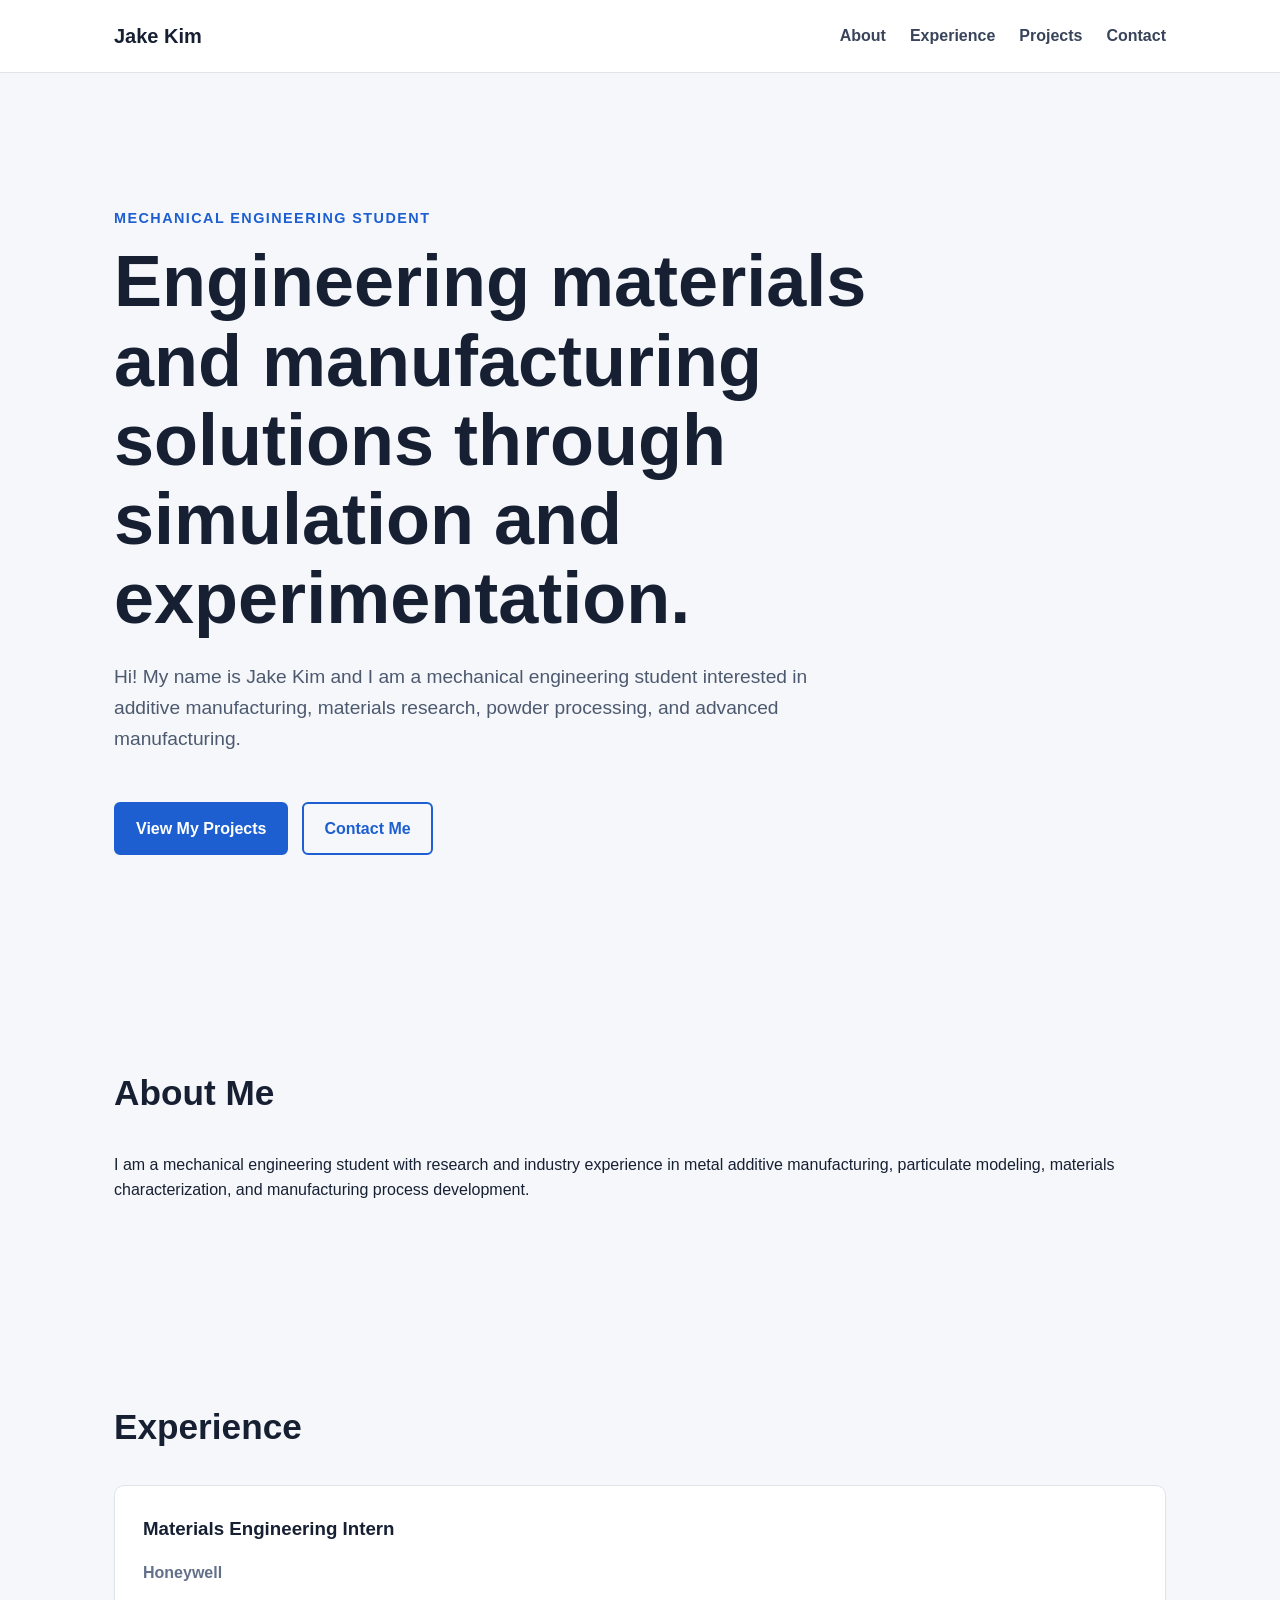
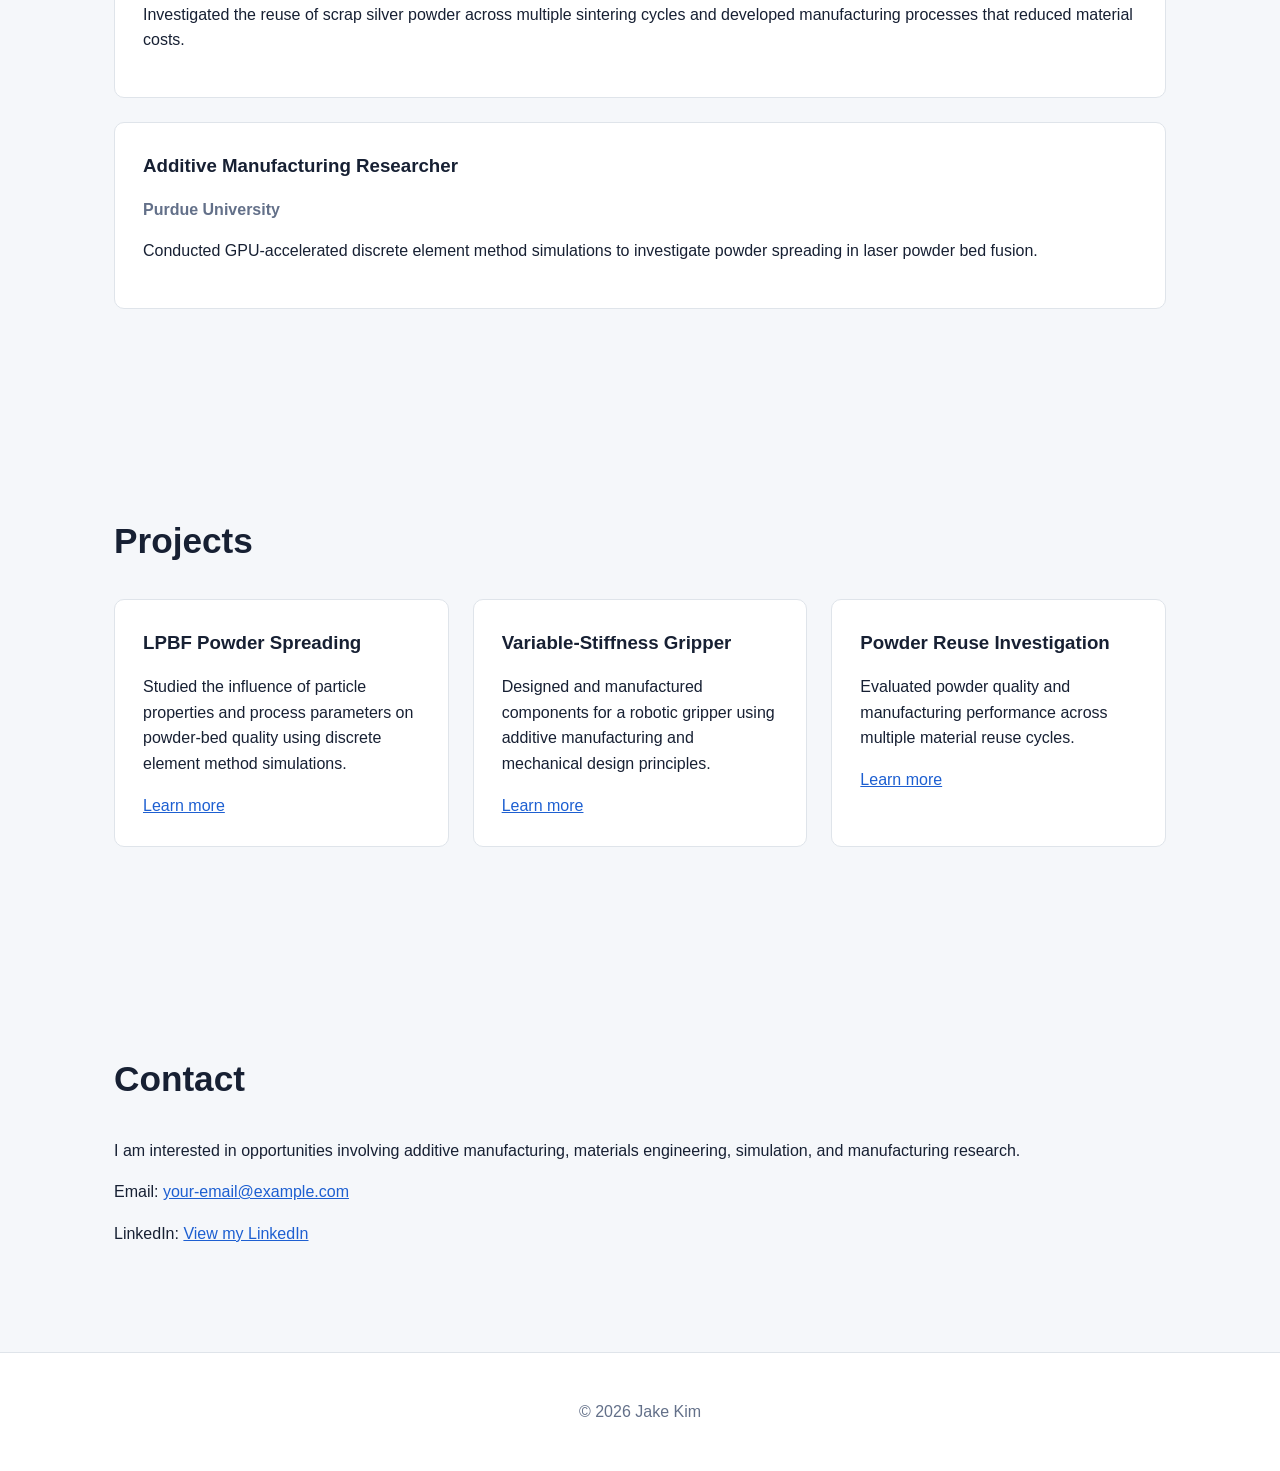
==== index.html @ a4d7814a "Update index.html" ====
<!DOCTYPE html>
<html lang="en">
<head>
    <meta charset="UTF-8">

    <meta
        name="viewport"
        content="width=device-width, initial-scale=1.0"
    >

    <title>Jake Kim | Engineering Portfolio</title>

    <link rel="stylesheet" href="style.css">
</head>

<body>
    <header>
        <nav class="navbar">
            <a class="logo" href="#home">Jake Kim</a>

            <div class="nav-links">
                <a href="#about">About</a>
                <a href="#experience">Experience</a>
                <a href="#projects">Projects</a>
                <a href="#contact">Contact</a>
            </div>
        </nav>
    </header>

    <main>
        <section id="home" class="hero">
            <p class="eyebrow">Mechanical Engineering Student</p>

            <h1>
                Engineering materials and manufacturing solutions
                through simulation and experimentation.
            </h1>

            <p class="hero-description">
                Hi! My name is Jake Kim and I am a mechanical engineering student interested in
                additive manufacturing, materials research, powder
                processing, and advanced manufacturing.
            </p>

            <div class="hero-buttons">
                <a class="button primary-button" href="#projects">
                    View My Projects
                </a>

                <a class="button secondary-button" href="#contact">
                    Contact Me
                </a>
            </div>
        </section>

        <section id="about" class="section">
            <h2>About Me</h2>

            <p>
                I am a mechanical engineering student with research
                and industry experience in metal additive manufacturing,
                particulate modeling, materials characterization, and
                manufacturing process development.
            </p>
        </section>

        <section id="experience" class="section">
            <h2>Experience</h2>

            <article class="card">
                <h3>Materials Engineering Intern</h3>
                <p class="card-subtitle">Honeywell</p>

                <p>
                    Investigated the reuse of scrap silver powder across
                    multiple sintering cycles and developed manufacturing
                    processes that reduced material costs.
                </p>
            </article>

            <article class="card">
                <h3>Additive Manufacturing Researcher</h3>
                <p class="card-subtitle">Purdue University</p>

                <p>
                    Conducted GPU-accelerated discrete element method
                    simulations to investigate powder spreading in laser
                    powder bed fusion.
                </p>
            </article>
        </section>

        <section id="projects" class="section">
            <h2>Projects</h2>

            <div class="card-grid">
                <article class="card">
                    <h3>LPBF Powder Spreading</h3>

                    <p>
                        Studied the influence of particle properties and
                        process parameters on powder-bed quality using
                        discrete element method simulations.
                    </p>

                    <a href="#">Learn more</a>
                </article>

                <article class="card">
                    <h3>Variable-Stiffness Gripper</h3>

                    <p>
                        Designed and manufactured components for a
                        robotic gripper using additive manufacturing
                        and mechanical design principles.
                    </p>

                    <a href="#">Learn more</a>
                </article>

                <article class="card">
                    <h3>Powder Reuse Investigation</h3>

                    <p>
                        Evaluated powder quality and manufacturing
                        performance across multiple material reuse cycles.
                    </p>

                    <a href="#">Learn more</a>
                </article>
            </div>
        </section>

        <section id="contact" class="section">
            <h2>Contact</h2>

            <p>
                I am interested in opportunities involving additive
                manufacturing, materials engineering, simulation,
                and manufacturing research.
            </p>

            <p>
                Email:
                <a href="mailto:your-email@example.com">
                    your-email@example.com
                </a>
            </p>

            <p>
                LinkedIn:
                <a
                    href="https://www.linkedin.com/in/jake-kim-5ab23924b/"
                    target="_blank"
                    rel="noopener noreferrer"
                >
                    View my LinkedIn
                </a>
            </p>
        </section>
    </main>

    <footer>
        <p>© 2026 Jake Kim</p>
    </footer>
</body>
</html>
---- style.css ----
/* ------------------------------
   General settings
------------------------------ */

* {
    box-sizing: border-box;
}

html {
    scroll-behavior: smooth;
}

body {
    margin: 0;
    font-family: Arial, Helvetica, sans-serif;
    line-height: 1.6;
    color: #172033;
    background-color: #f5f7fa;
}

a {
    color: #1d5fd1;
}

a:hover {
    color: #123d88;
}

/* ------------------------------
   Navigation
------------------------------ */

header {
    background-color: #ffffff;
    border-bottom: 1px solid #dfe4ea;
    position: sticky;
    top: 0;
}

.navbar {
    max-width: 1100px;
    min-height: 72px;
    margin: 0 auto;
    padding: 0 24px;

    display: flex;
    align-items: center;
    justify-content: space-between;
}

.logo {
    color: #172033;
    font-size: 1.25rem;
    font-weight: bold;
    text-decoration: none;
}

.nav-links {
    display: flex;
    gap: 24px;
}

.nav-links a {
    color: #39445a;
    font-weight: bold;
    text-decoration: none;
}

/* ------------------------------
   Main layout
------------------------------ */

main {
    width: 100%;
}

.hero,
.section {
    max-width: 1100px;
    margin: 0 auto;
    padding-left: 24px;
    padding-right: 24px;
}

.hero {
    min-height: 75vh;
    padding-top: 120px;
    padding-bottom: 120px;

    display: flex;
    flex-direction: column;
    justify-content: center;
}

.eyebrow {
    margin-bottom: 12px;
    color: #1d5fd1;
    font-size: 0.9rem;
    font-weight: bold;
    letter-spacing: 0.1em;
    text-transform: uppercase;
}

.hero h1 {
    max-width: 850px;
    margin: 0;
    font-size: clamp(2.4rem, 6vw, 4.5rem);
    line-height: 1.1;
}

.hero-description {
    max-width: 700px;
    margin-top: 24px;
    color: #4d596f;
    font-size: 1.2rem;
}

.hero-buttons {
    display: flex;
    flex-wrap: wrap;
    gap: 14px;
    margin-top: 28px;
}

.button {
    padding: 12px 20px;
    border: 2px solid #1d5fd1;
    border-radius: 6px;
    font-weight: bold;
    text-decoration: none;
}

.primary-button {
    color: #ffffff;
    background-color: #1d5fd1;
}

.primary-button:hover {
    color: #ffffff;
    background-color: #123d88;
    border-color: #123d88;
}

.secondary-button {
    color: #1d5fd1;
    background-color: transparent;
}

.section {
    padding-top: 90px;
    padding-bottom: 90px;
}

.section h2 {
    margin-top: 0;
    margin-bottom: 30px;
    font-size: 2.2rem;
}

/* ------------------------------
   Cards
------------------------------ */

.card-grid {
    display: grid;
    grid-template-columns: repeat(3, 1fr);
    gap: 24px;
}

.card {
    margin-bottom: 24px;
    padding: 28px;
    background-color: #ffffff;
    border: 1px solid #dfe4ea;
    border-radius: 10px;
}

.card h3 {
    margin-top: 0;
    margin-bottom: 8px;
}

.card-subtitle {
    color: #637089;
    font-weight: bold;
}

/* ------------------------------
   Footer
------------------------------ */

footer {
    padding: 30px 24px;
    color: #637089;
    text-align: center;
    background-color: #ffffff;
    border-top: 1px solid #dfe4ea;
}

/* ------------------------------
   Mobile layout
------------------------------ */

@media (max-width: 750px) {
    .navbar {
        align-items: flex-start;
        flex-direction: column;
        gap: 12px;
        padding-top: 18px;
        padding-bottom: 18px;
    }

    .nav-links {
        flex-wrap: wrap;
        gap: 12px 18px;
    }

    .hero {
        min-height: auto;
        padding-top: 90px;
        padding-bottom: 90px;
    }

    .card-grid {
        grid-template-columns: 1fr;
    }
}
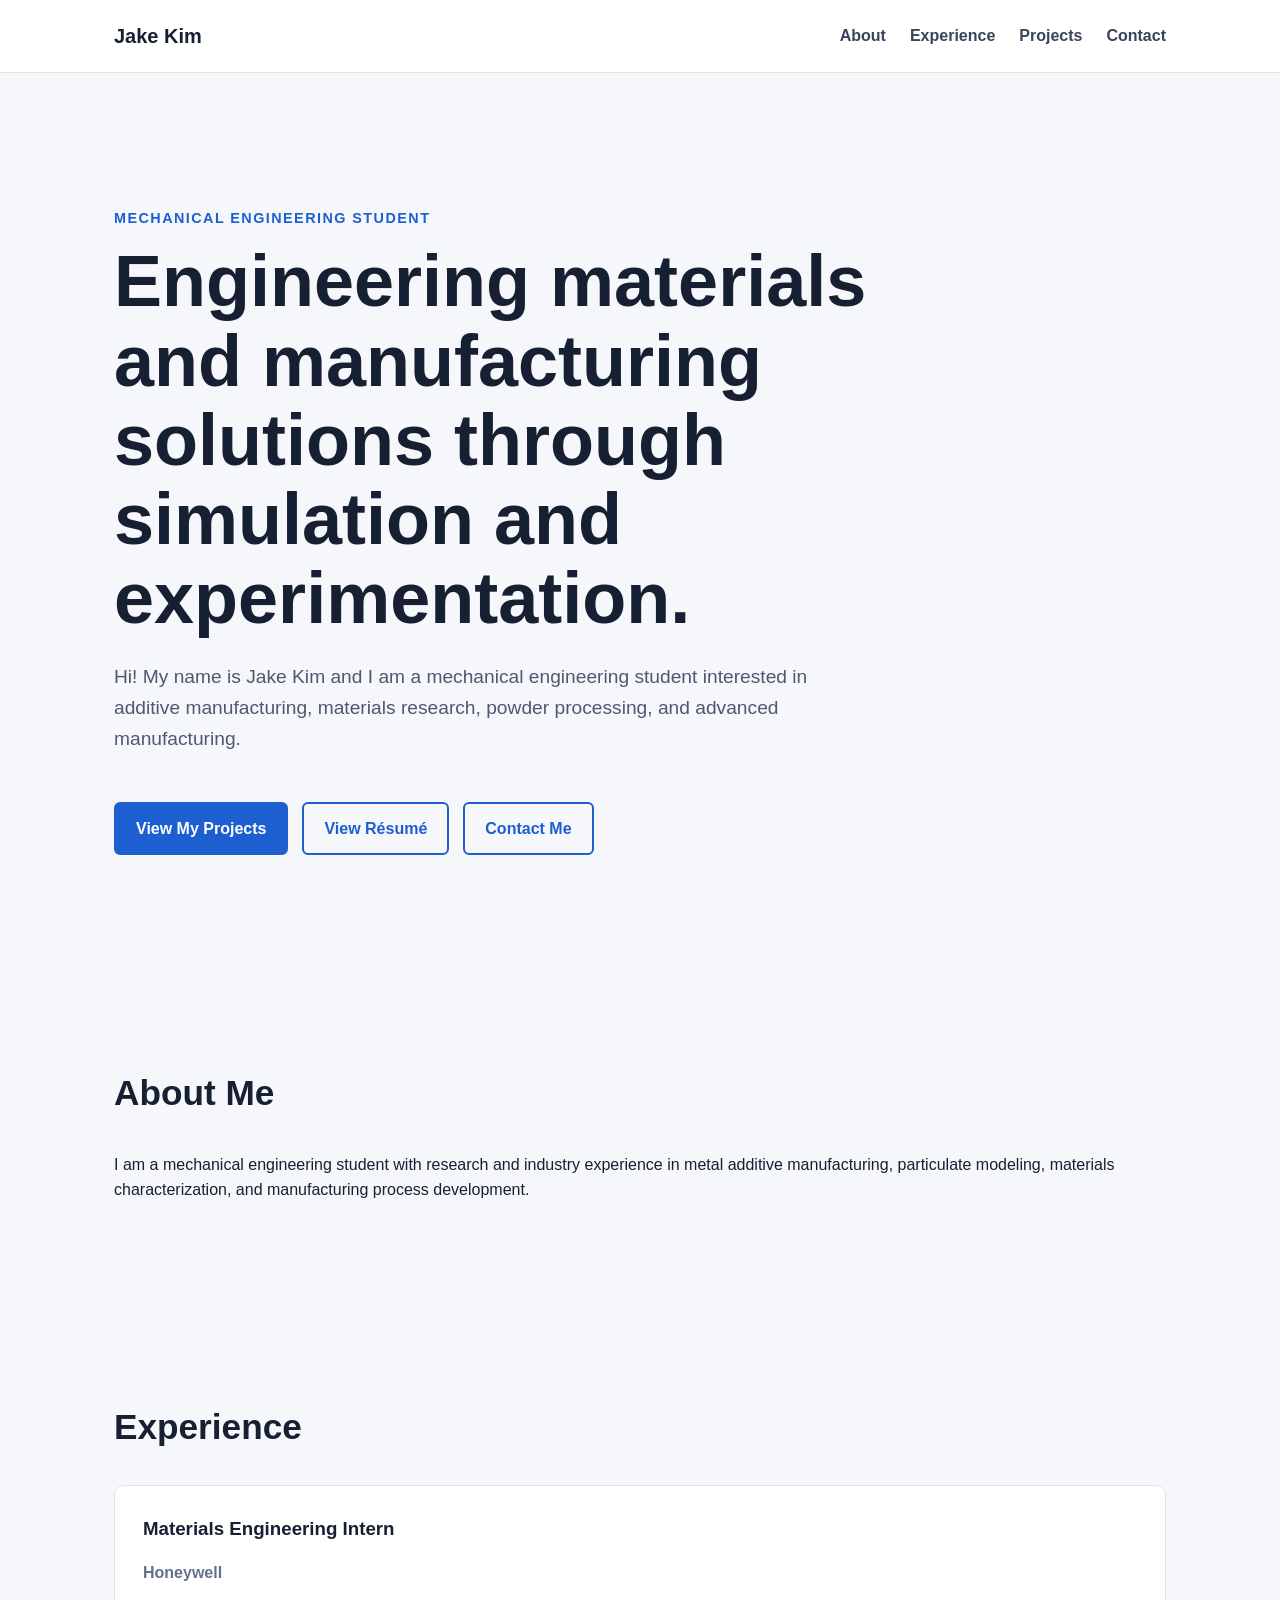
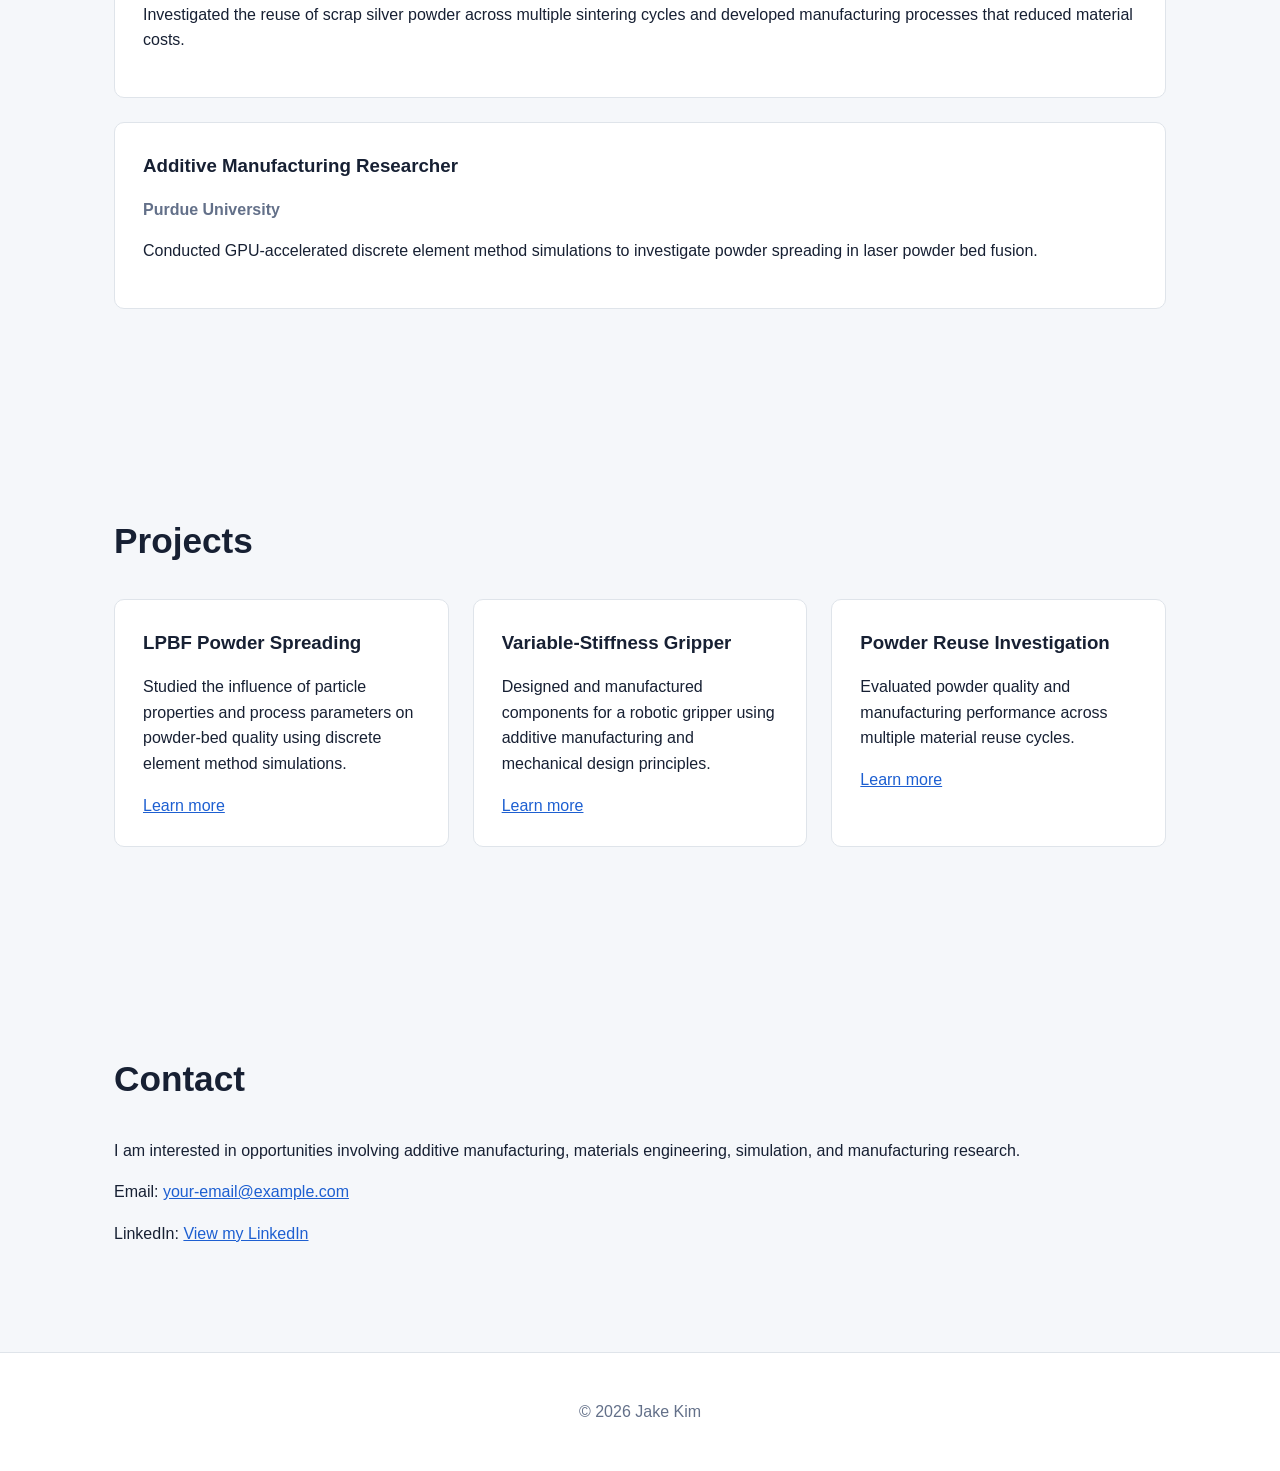
==== commit 3cb8fe8b: "Update index.html" ====
--- a/index.html
+++ b/index.html
@@ -43,14 +43,23 @@
             </p>
 
             <div class="hero-buttons">
-                <a class="button primary-button" href="#projects">
-                    View My Projects
-                </a>
+    <a class="button primary-button" href="#projects">
+        View My Projects
+    </a>
 
-                <a class="button secondary-button" href="#contact">
-                    Contact Me
-                </a>
-            </div>
+    <a
+        class="button secondary-button"
+        href="Jake-Kim-Resume.pdf"
+        target="_blank"
+        rel="noopener noreferrer"
+    >
+        View Résumé
+    </a>
+
+    <a class="button secondary-button" href="#contact">
+        Contact Me
+    </a>
+</div>
         </section>
 
         <section id="about" class="section">
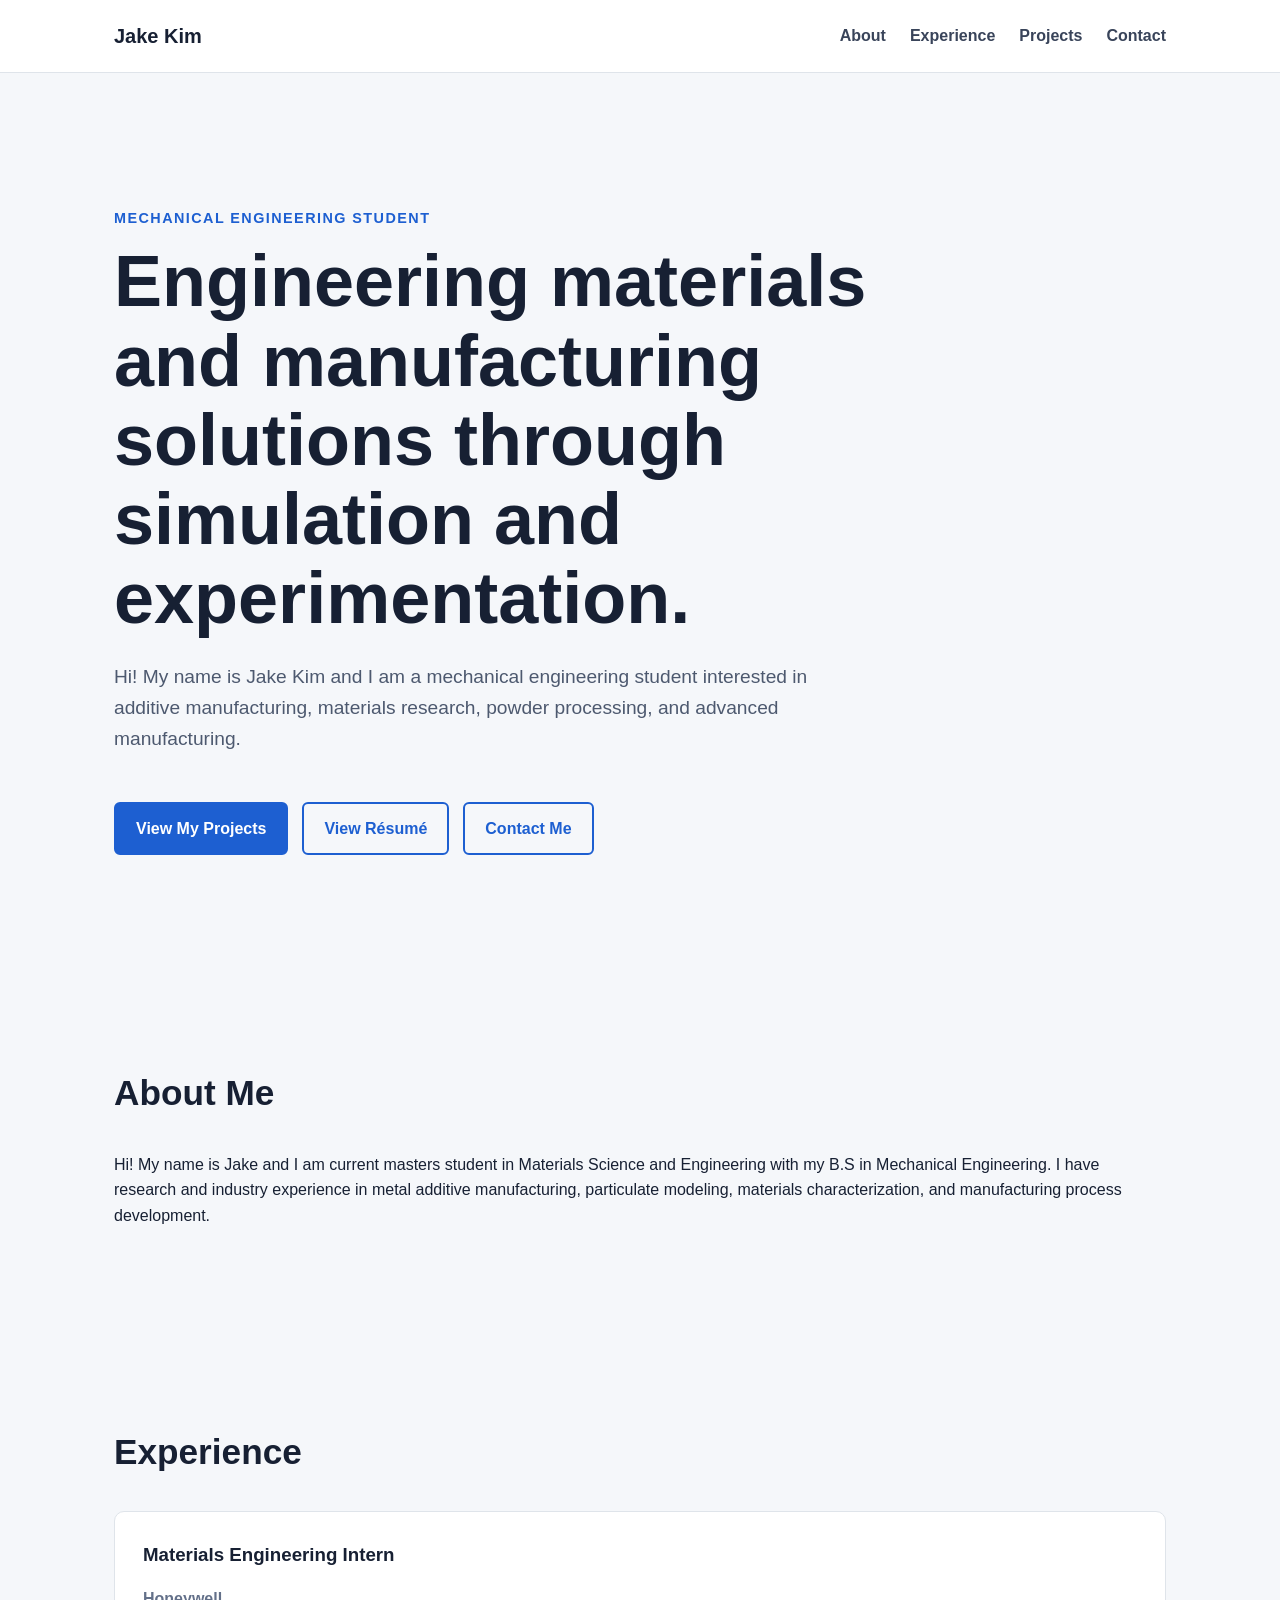
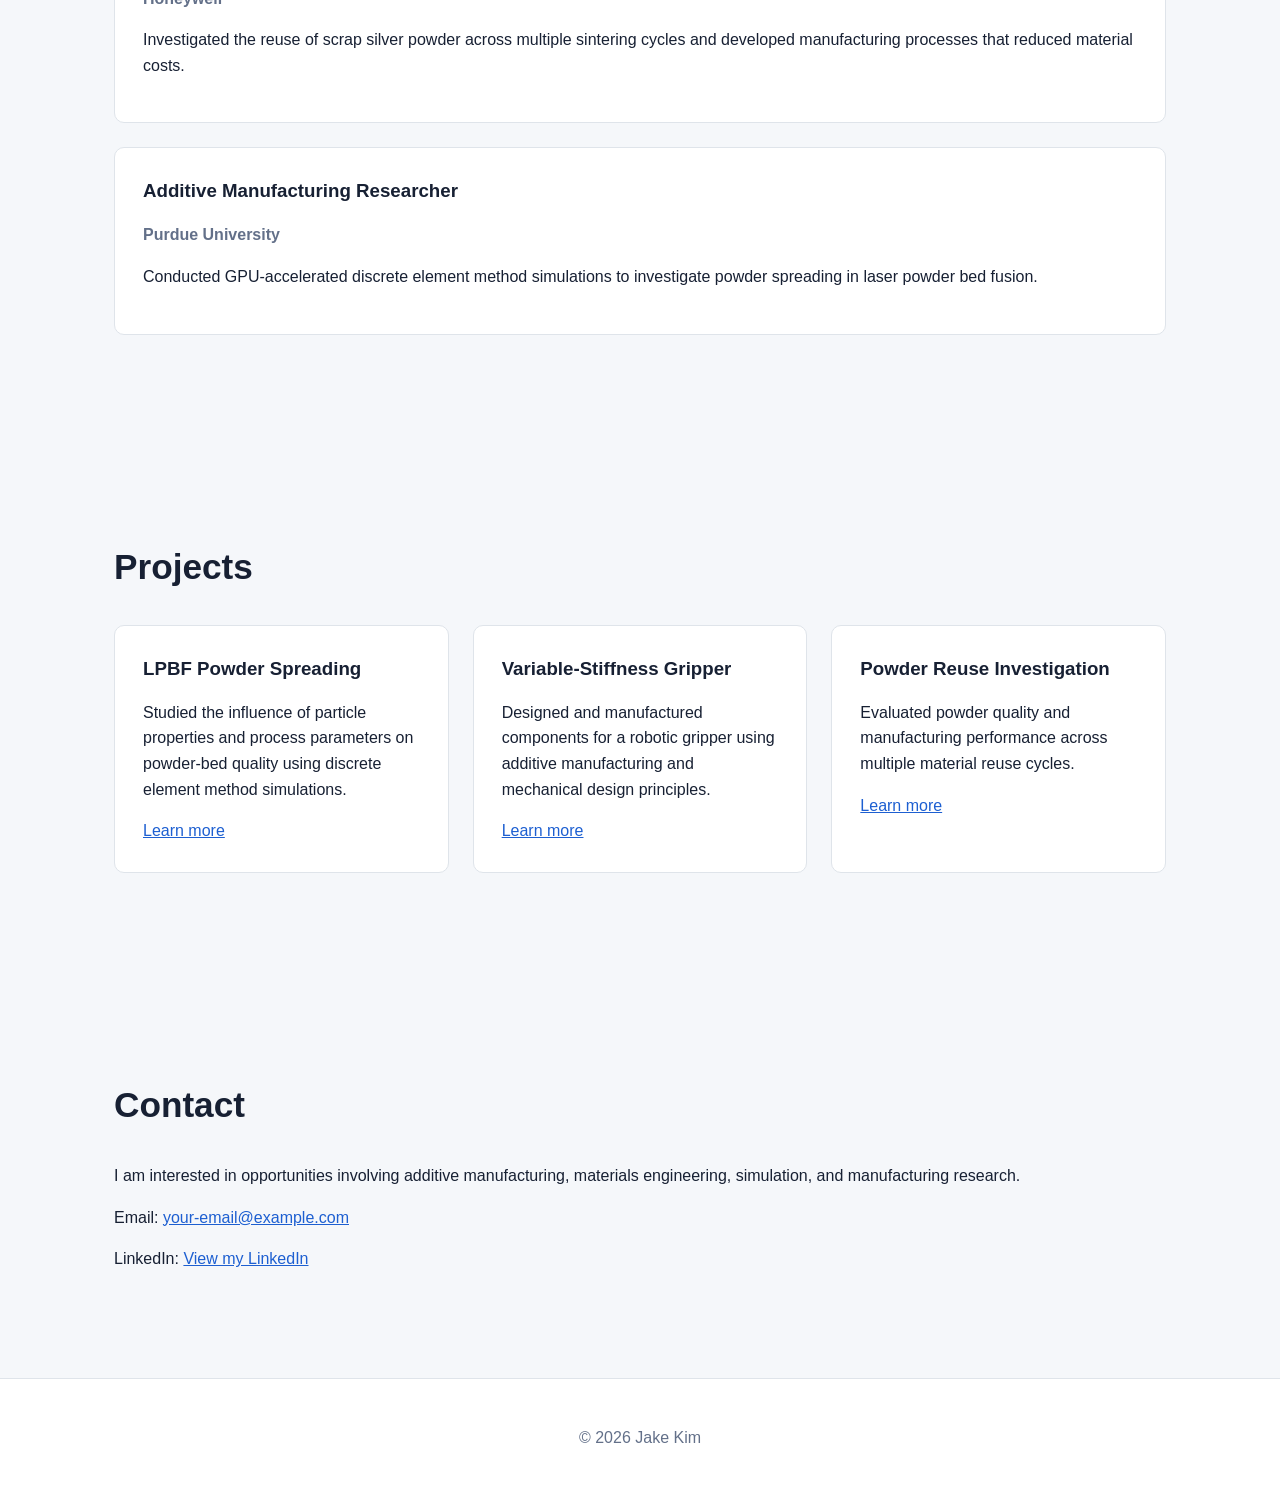
==== commit a527dcce: "Update index.html" ====
--- a/index.html
+++ b/index.html
@@ -66,7 +66,7 @@
             <h2>About Me</h2>
 
             <p>
-                I am a mechanical engineering student with research
+                Hi! My name is Jake and I am current masters student in Materials Science and Engineering with my B.S in Mechanical Engineering. I have research
                 and industry experience in metal additive manufacturing,
                 particulate modeling, materials characterization, and
                 manufacturing process development.
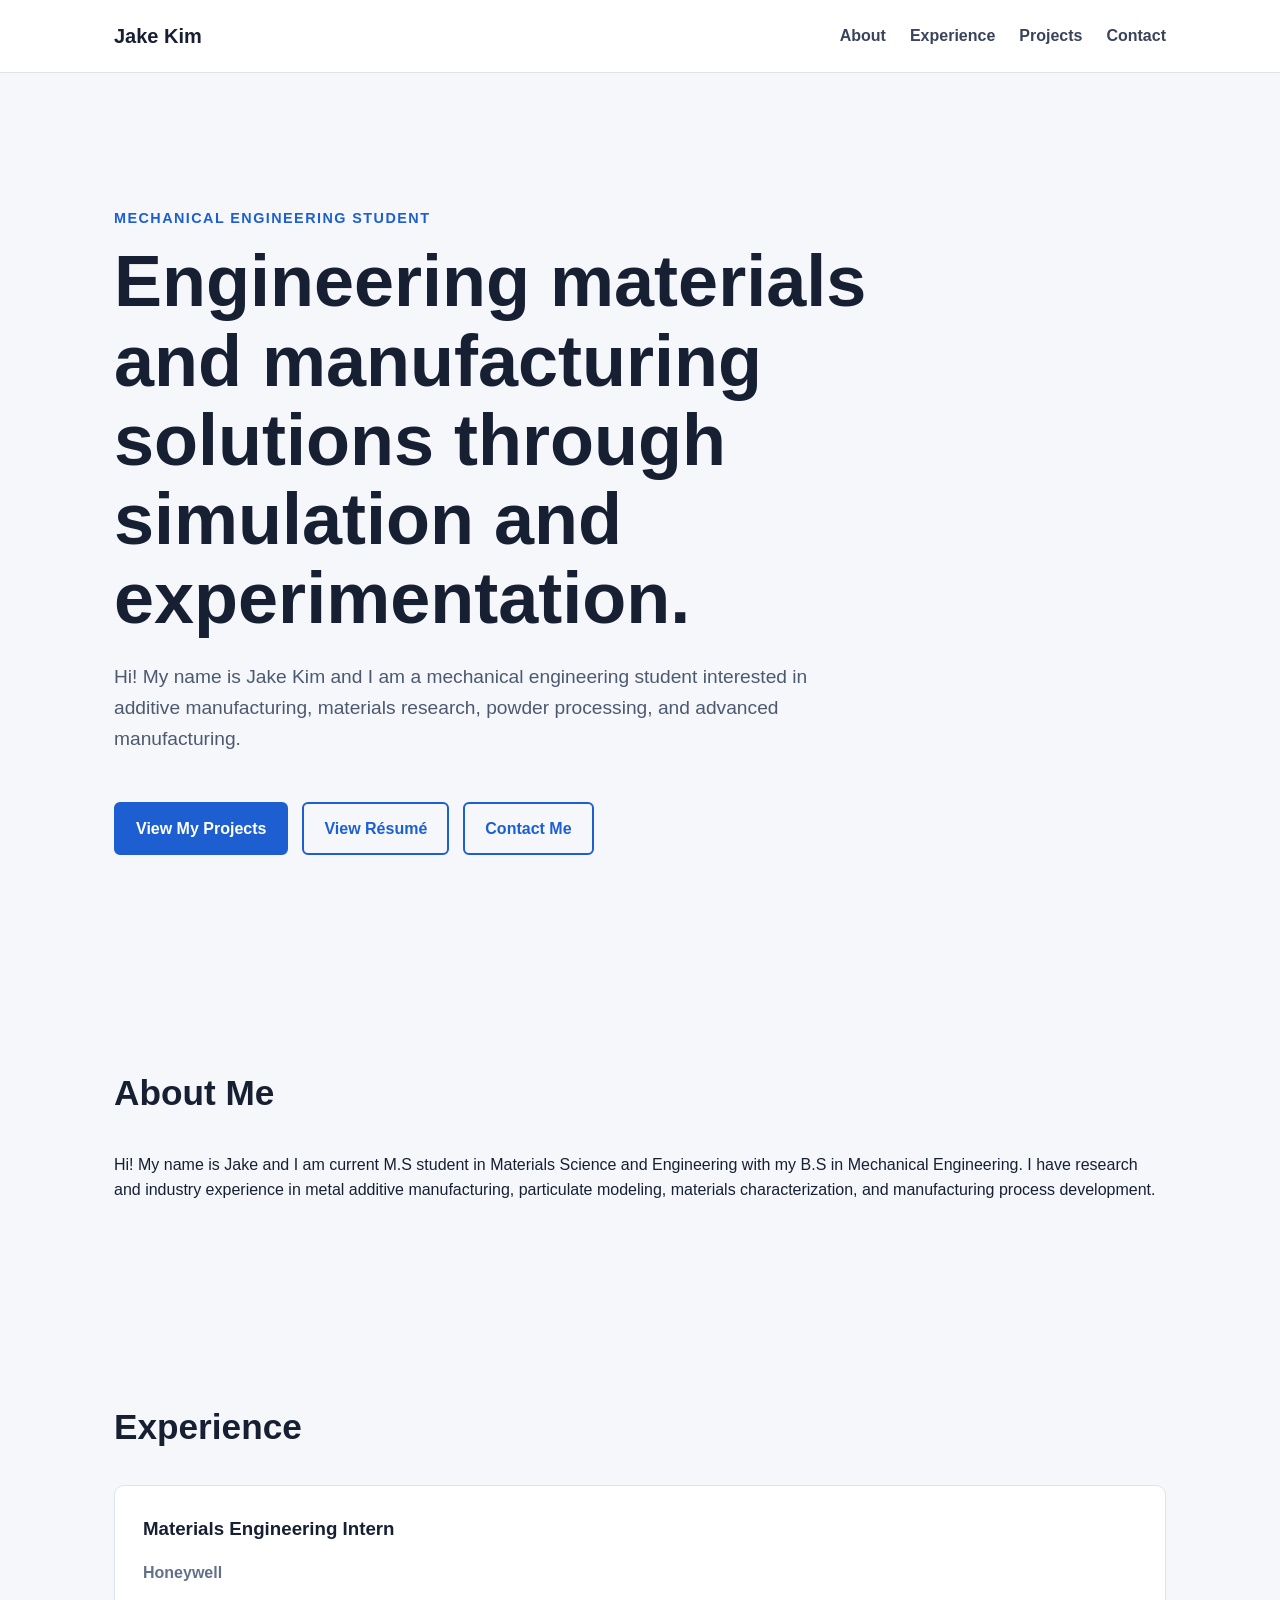
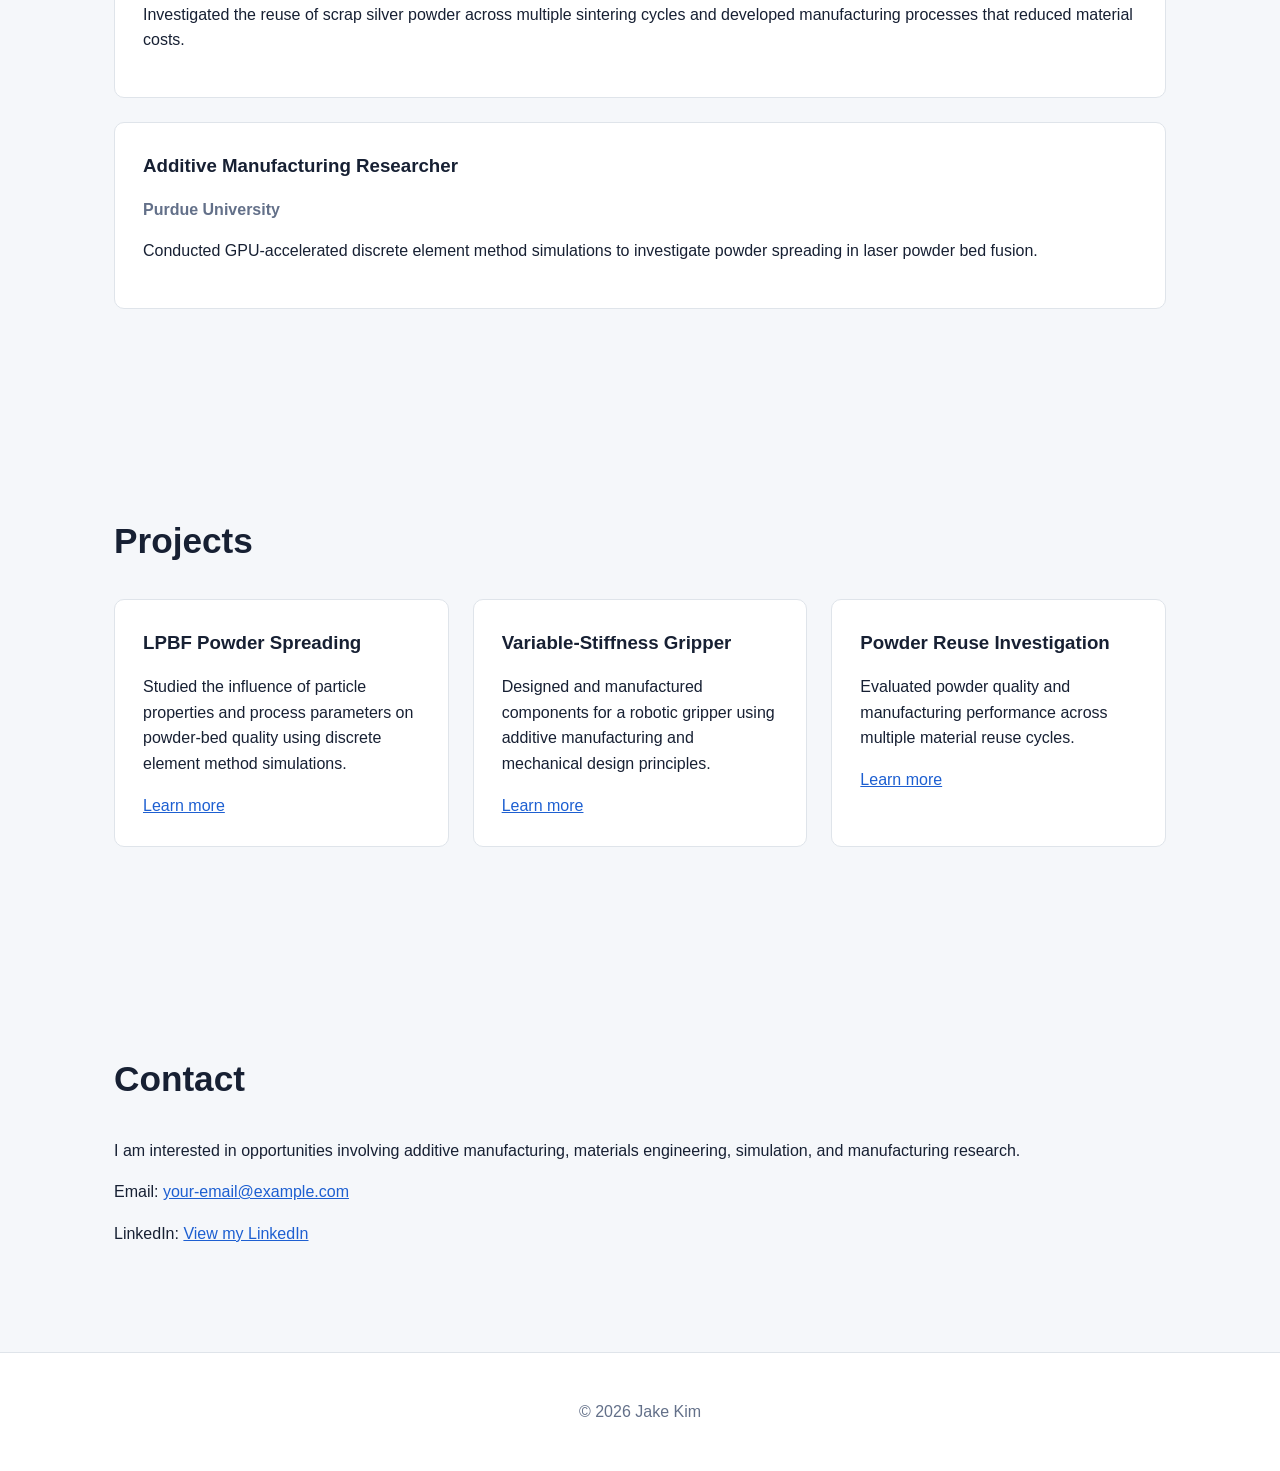
==== commit 9aff68bb: "Update index.html" ====
--- a/index.html
+++ b/index.html
@@ -66,7 +66,7 @@
             <h2>About Me</h2>
 
             <p>
-                Hi! My name is Jake and I am current masters student in Materials Science and Engineering with my B.S in Mechanical Engineering. I have research
+                Hi! My name is Jake and I am current M.S student in Materials Science and Engineering with my B.S in Mechanical Engineering. I have research
                 and industry experience in metal additive manufacturing,
                 particulate modeling, materials characterization, and
                 manufacturing process development.
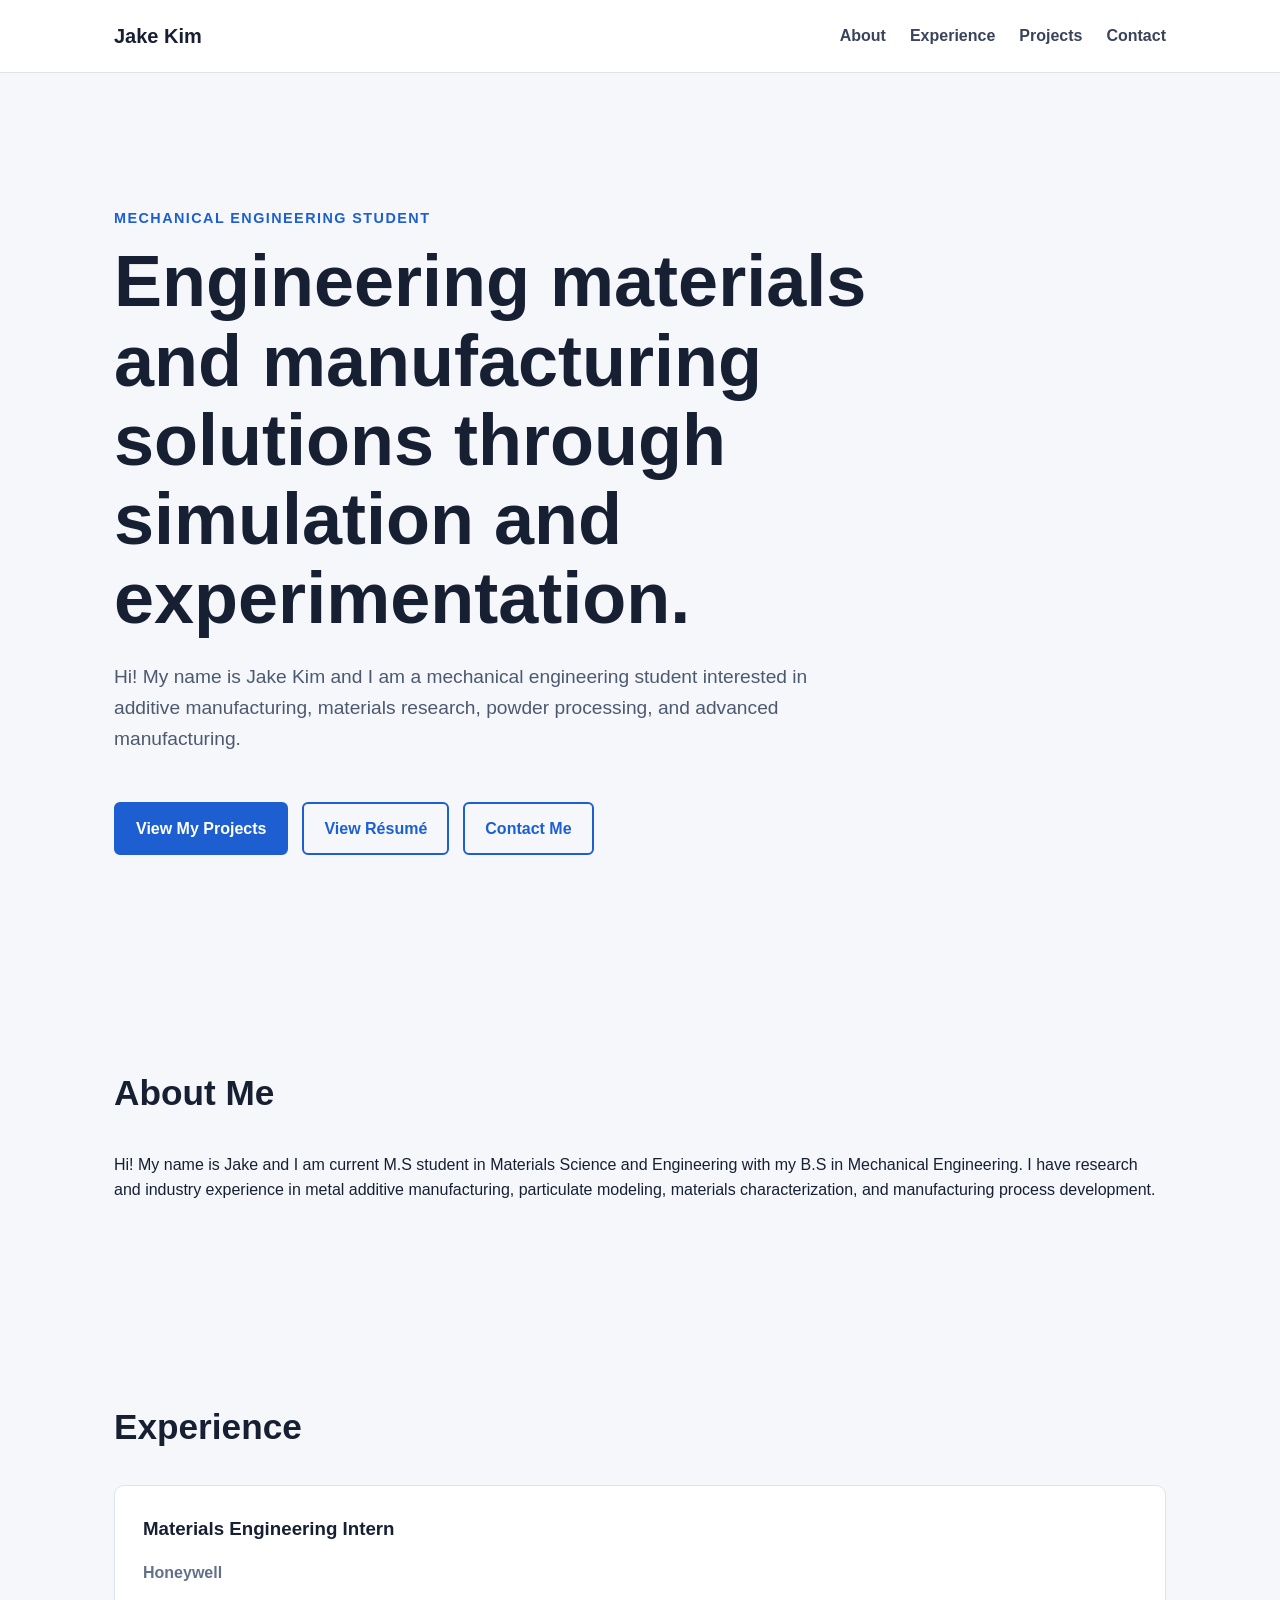
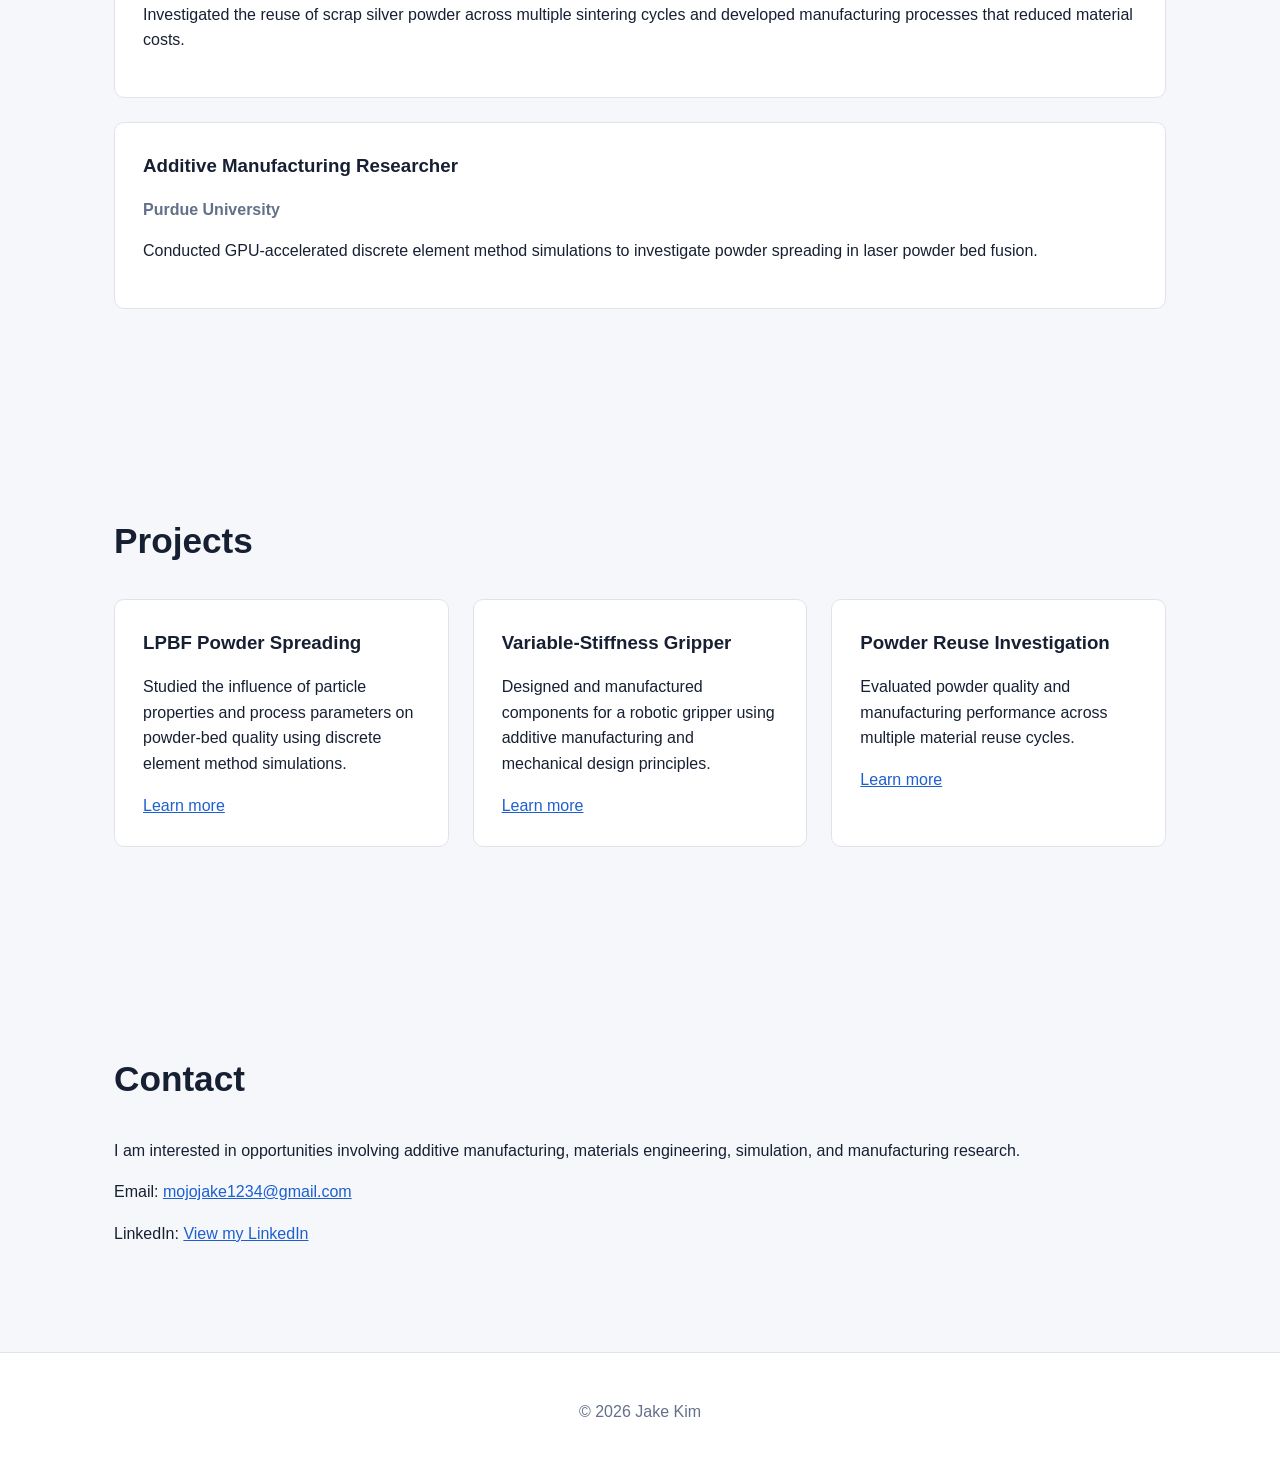
==== commit c77a0c9f: "Update index.html" ====
--- a/index.html
+++ b/index.html
@@ -152,7 +152,7 @@
             <p>
                 Email:
                 <a href="mailto:your-email@example.com">
-                    your-email@example.com
+                    mojojake1234@gmail.com
                 </a>
             </p>
 
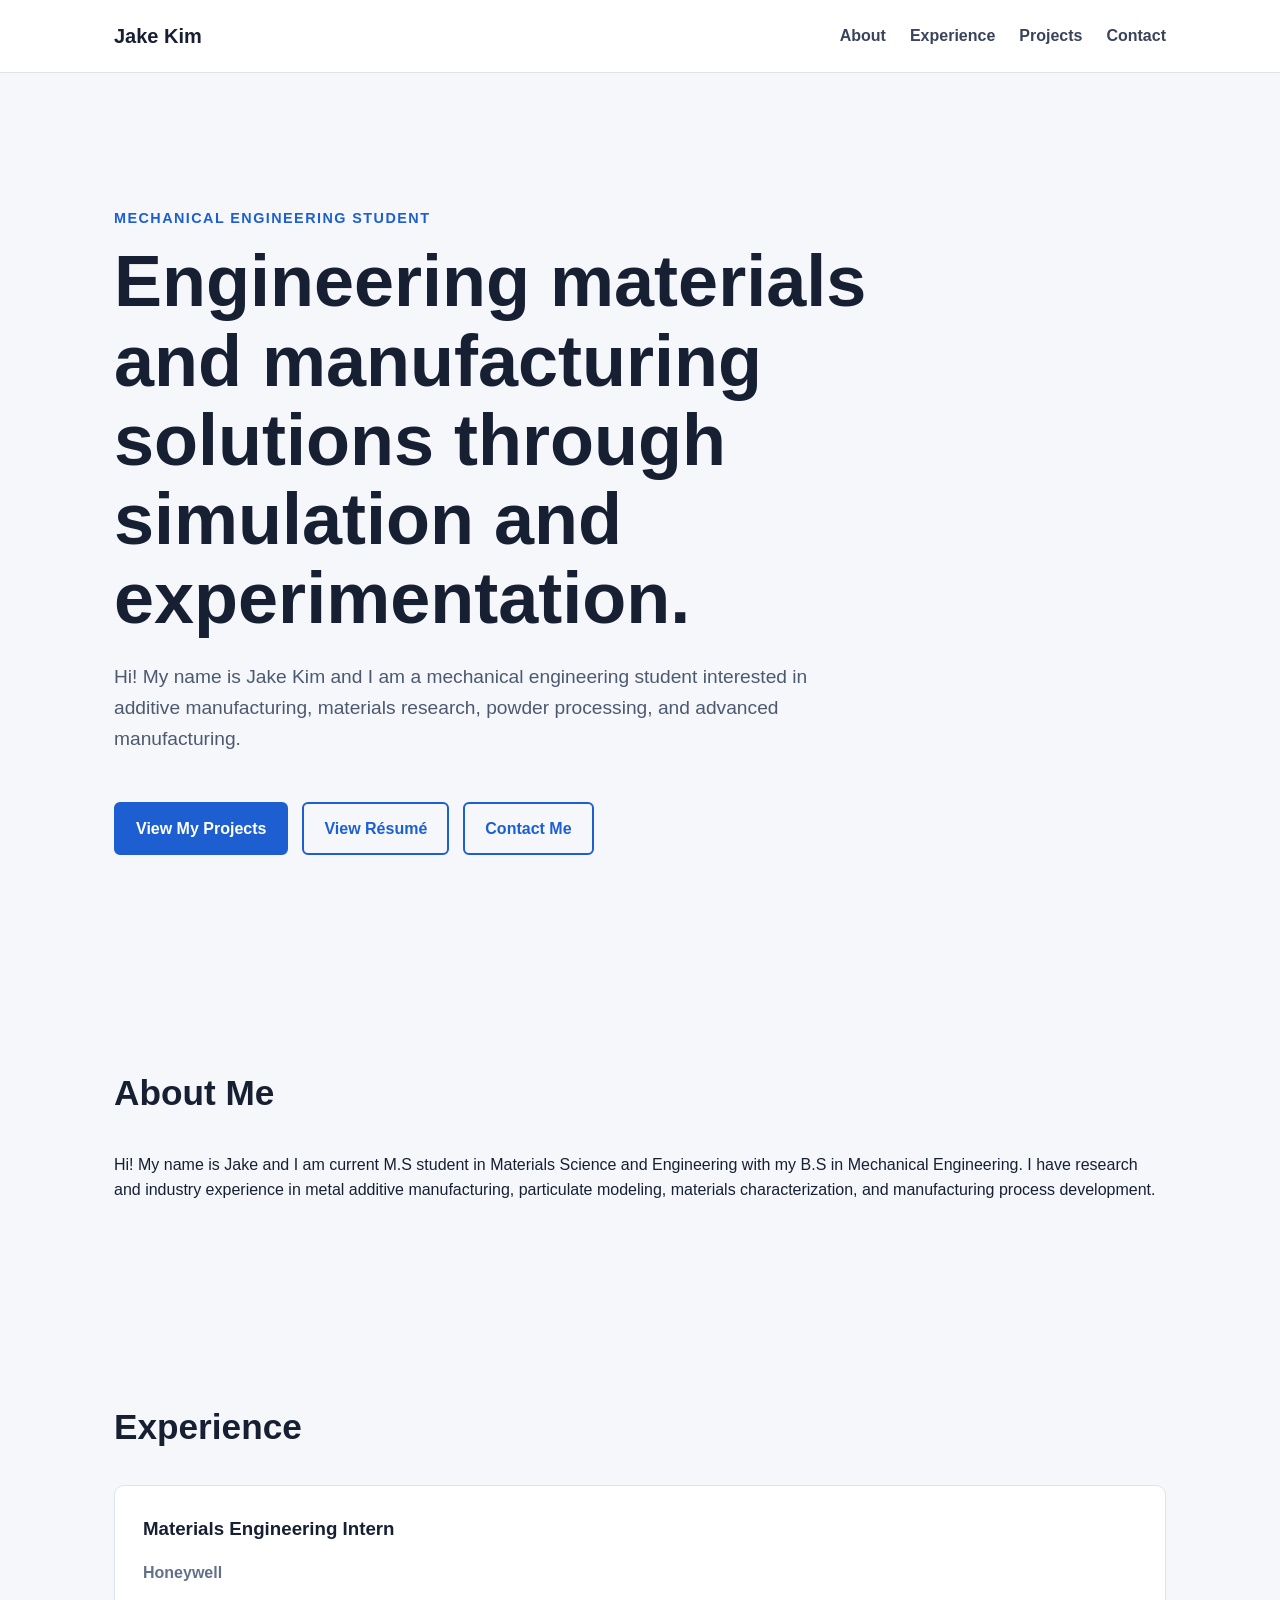
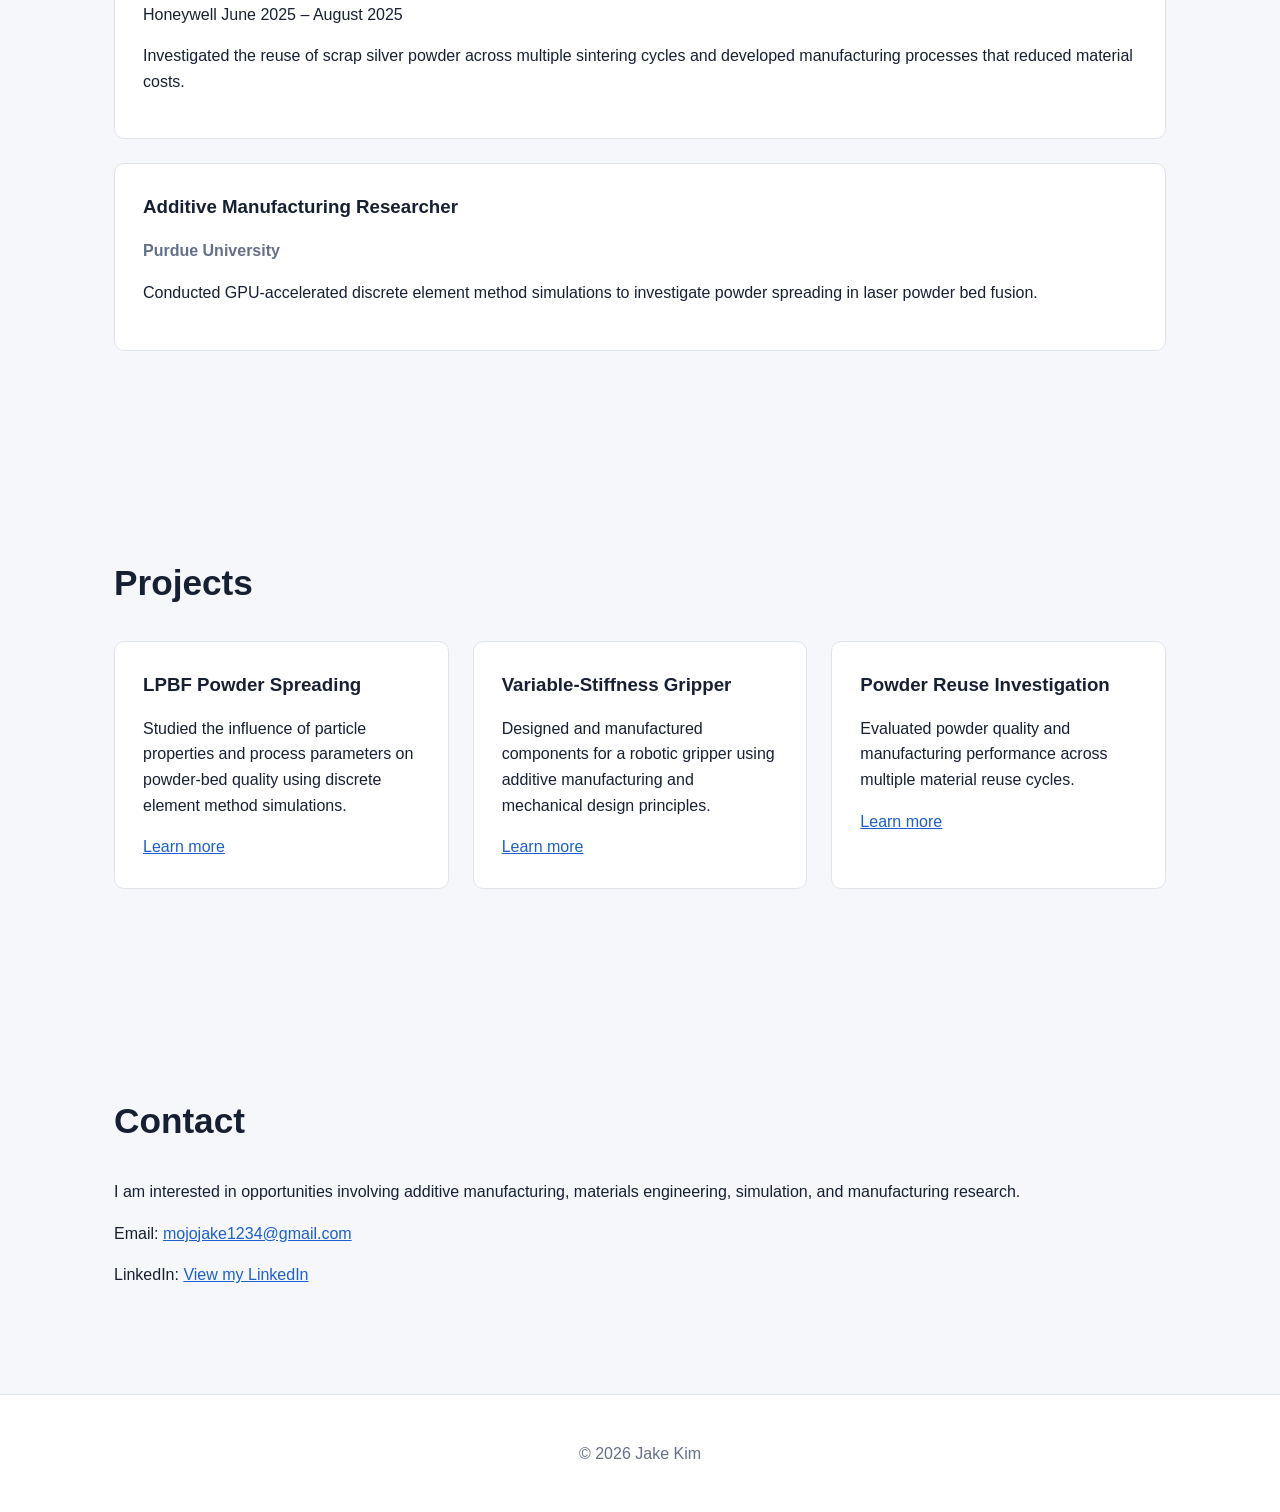
==== commit f684a402: "Update index.html" ====
--- a/index.html
+++ b/index.html
@@ -79,7 +79,10 @@
             <article class="card">
                 <h3>Materials Engineering Intern</h3>
                 <p class="card-subtitle">Honeywell</p>
-
+ <div class="experience-meta">
+        <span>Honeywell</span>
+        <span>June 2025 – August 2025</span>
+    </div>
                 <p>
                     Investigated the reuse of scrap silver powder across
                     multiple sintering cycles and developed manufacturing
@@ -112,7 +115,7 @@
                         discrete element method simulations.
                     </p>
 
-                    <a href="#">Learn more</a>
+                  <a href="lpbf-research.html"> Learn more </a>
                 </article>
 
                 <article class="card">
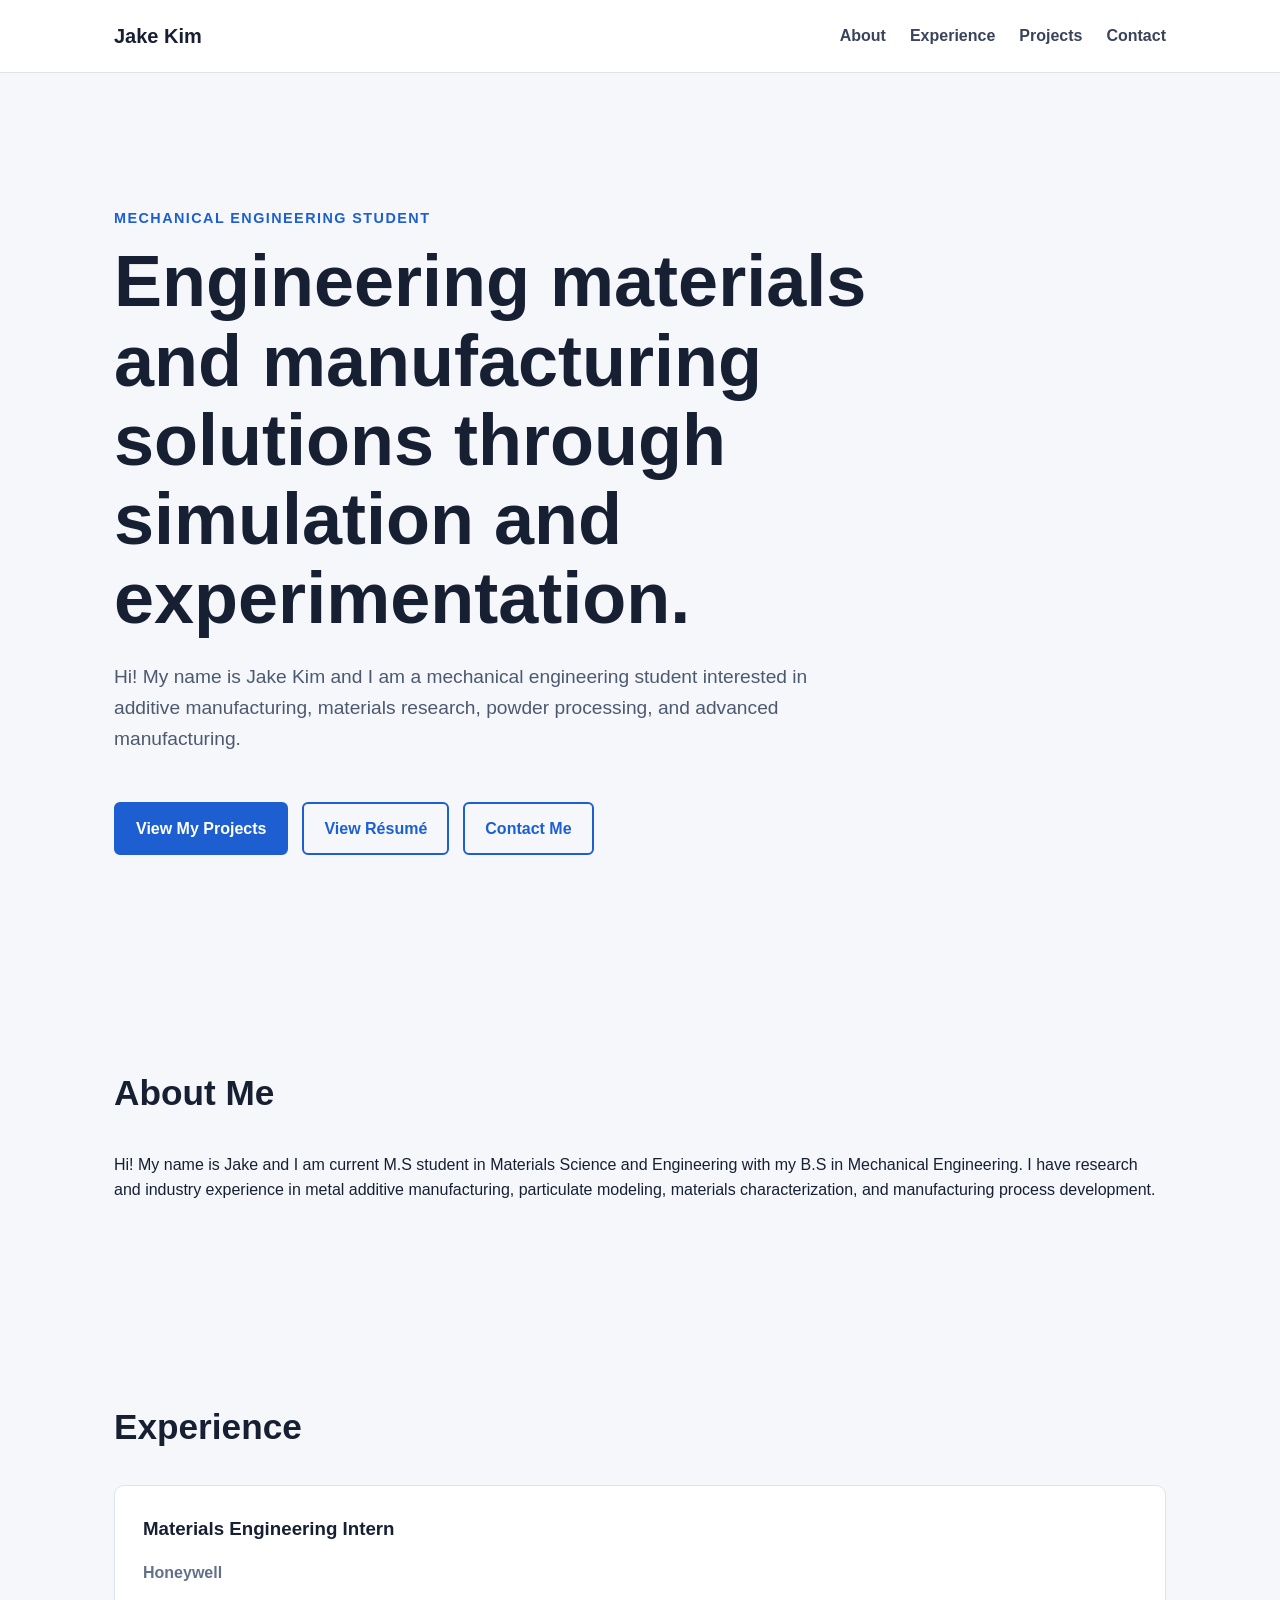
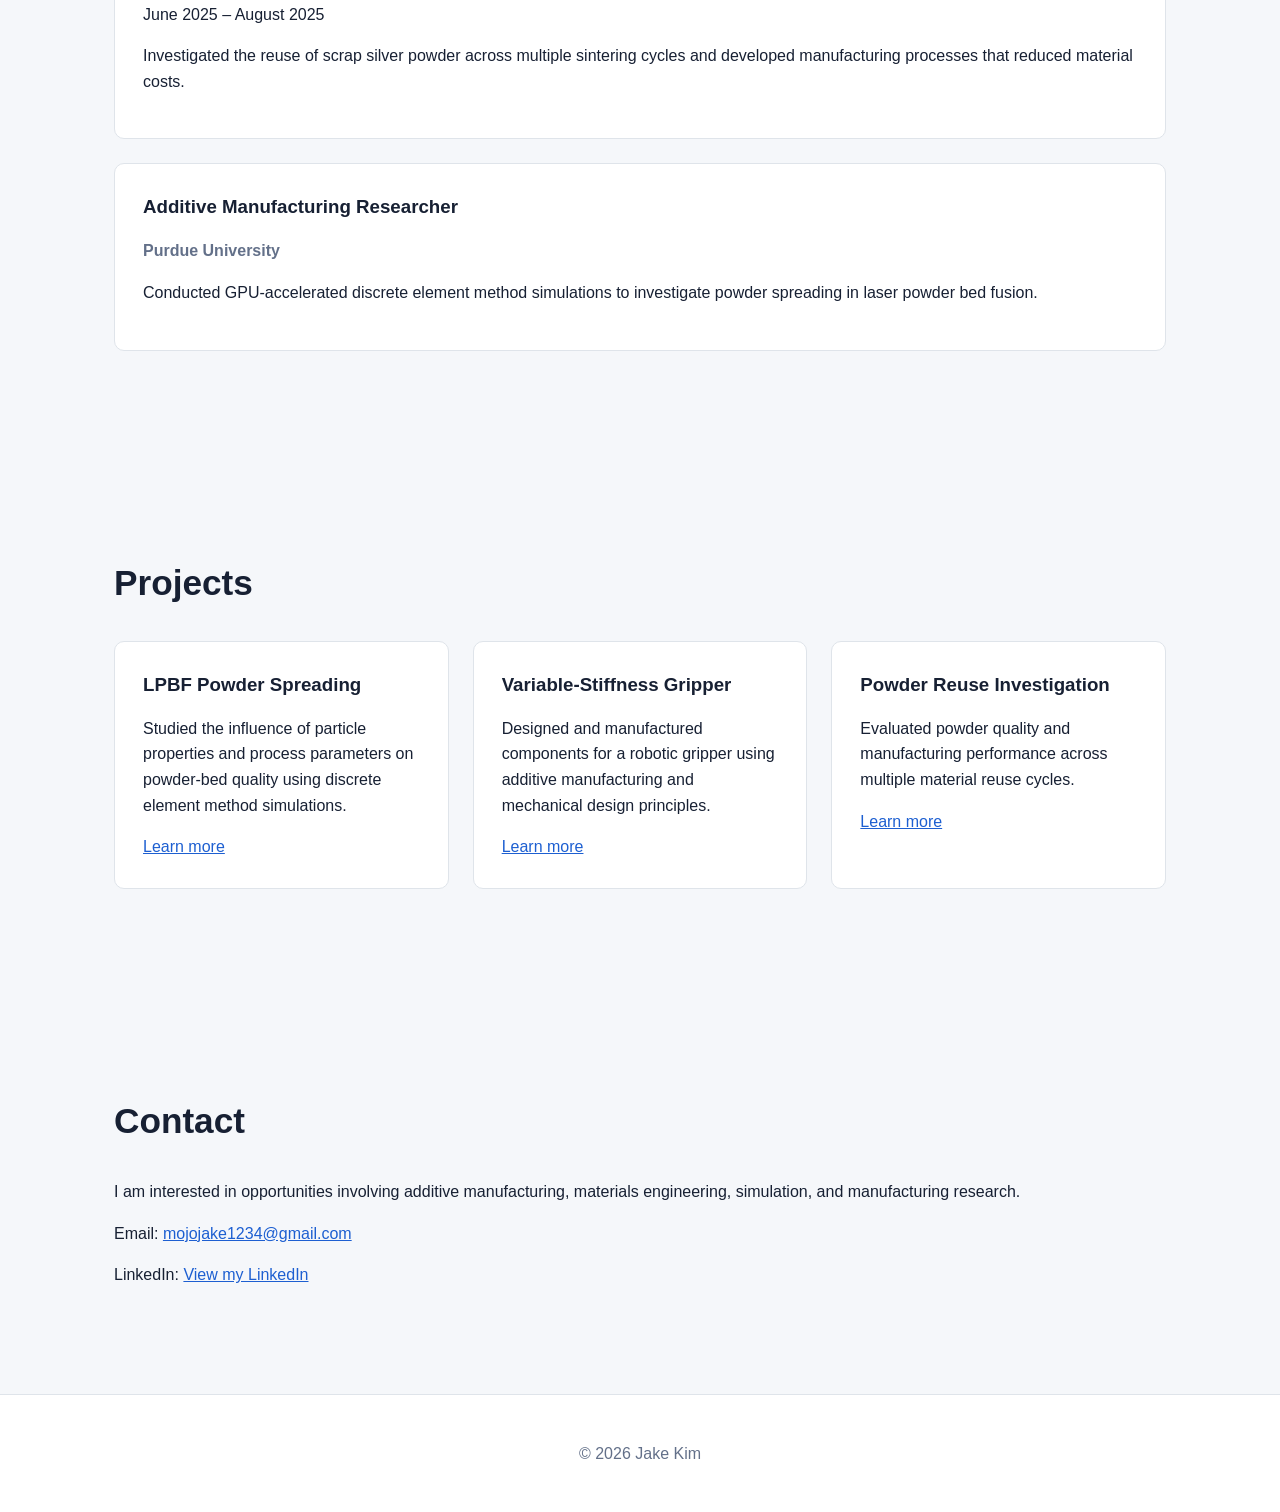
==== commit 32b50f67: "Update index.html" ====
--- a/index.html
+++ b/index.html
@@ -80,7 +80,6 @@
                 <h3>Materials Engineering Intern</h3>
                 <p class="card-subtitle">Honeywell</p>
  <div class="experience-meta">
-        <span>Honeywell</span>
         <span>June 2025 – August 2025</span>
     </div>
                 <p>
